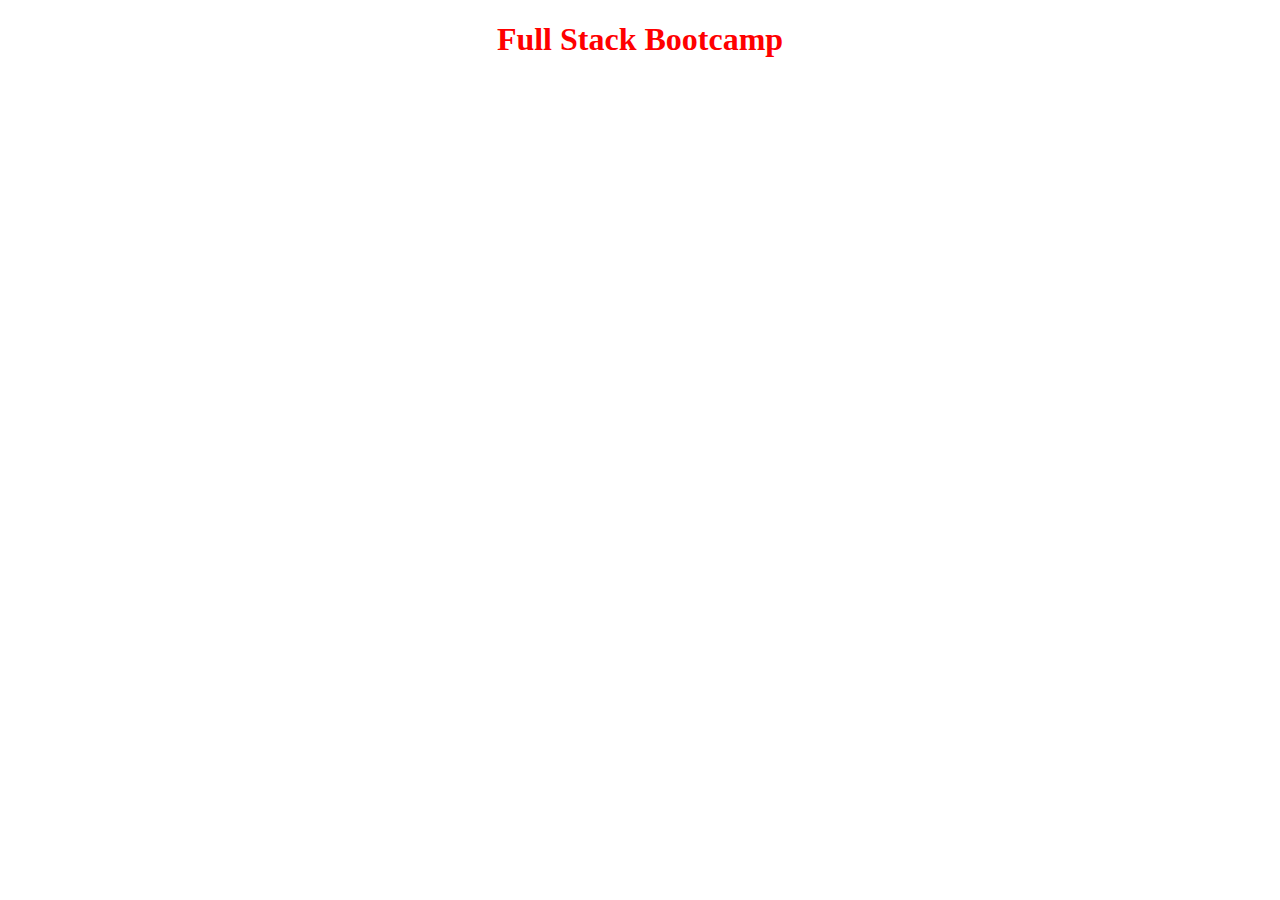
==== index.html @ 99084e65 "linter status check" ====
<!DOCTYPE html>
<html lang="en">
<head>
    <meta charset="UTF-8">
    <meta http-equiv="X-UA-Compatible" content="IE=edge">
    <meta name="viewport" content="width=device-width, initial-scale=1.0">
    <link rel="stylesheet" href="./css/style.css">
    <title>Full Stak Bootcamp</title>
</head>
<body>
    <h1>Full Stack Bootcamp</h1>
</body>
</html>
---- css/style.css ----
h1 {
    color: red;
    text-align: center;
}
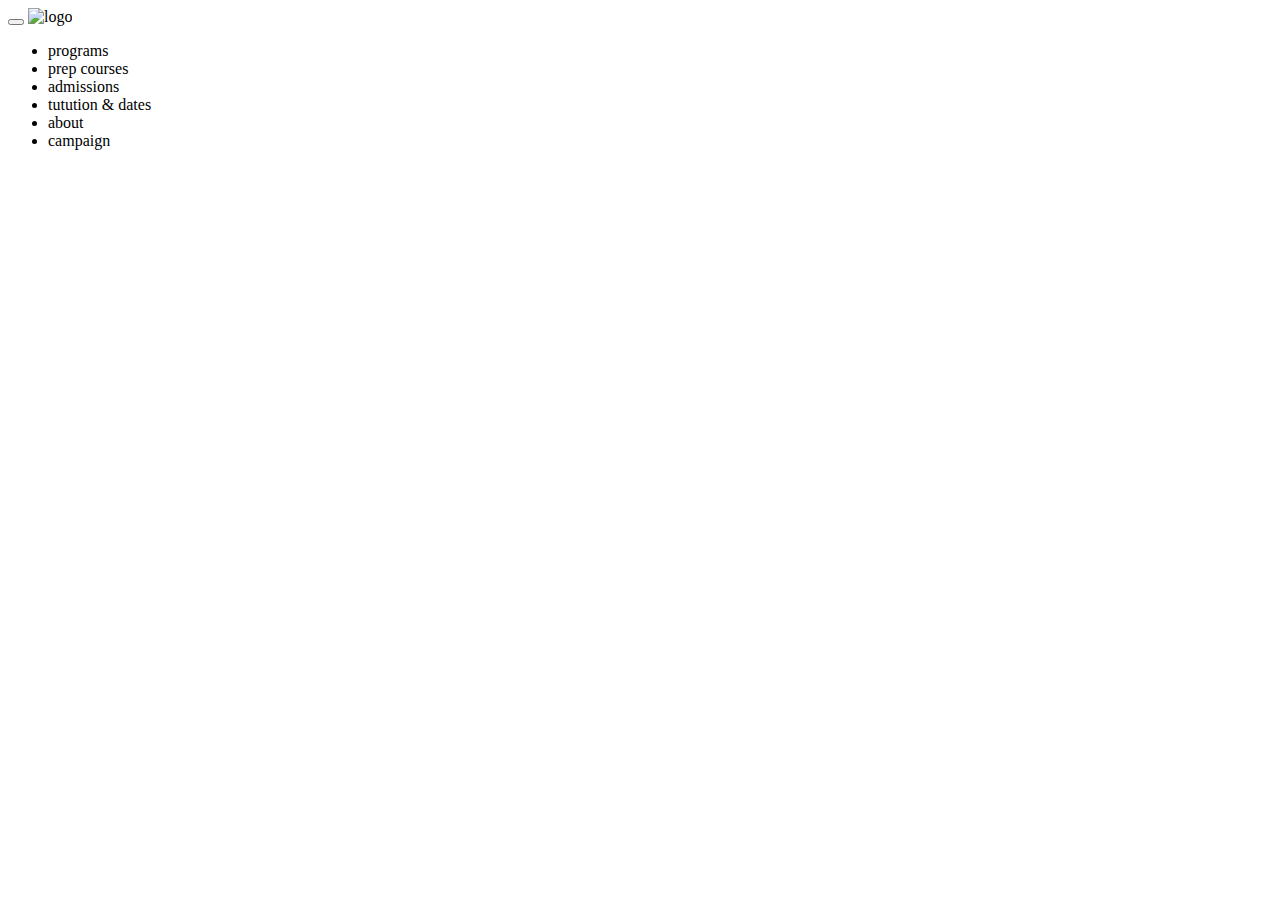
==== commit 33d4e27e: "getting ready sections" ====
--- a/index.html
+++ b/index.html
@@ -1,13 +1,28 @@
 <!DOCTYPE html>
 <html lang="en">
 <head>
-    <meta charset="UTF-8">
-    <meta http-equiv="X-UA-Compatible" content="IE=edge">
-    <meta name="viewport" content="width=device-width, initial-scale=1.0">
-    <link rel="stylesheet" href="./css/style.css">
-    <title>Full Stak Bootcamp</title>
+  <meta charset="UTF-8">
+  <meta http-equiv="X-UA-Compatible" content="IE=edge">
+  <meta name="viewport" content="width=device-width, initial-scale=1.0">
+  <link rel="stylesheet" href="./css/style.css">
+  <title>Full Stak Bootcamp</title>
 </head>
 <body>
-    <h1>Full Stack Bootcamp</h1>
+  <div class="wrapper">
+    <header>
+      <button class="menue" id="header-menue"><i class="fa-sharp fa-solid fa-bars"></i></button>
+      <img class="logo" src="./assests/" alt="logo">
+      <nav class="header-navigation" id="header-navigation">
+        <ul class="menue-lists" id="header-menue-lists">
+          <li class="menue-item">programs</li>
+            <li class="menue-item">prep courses</li>
+            <li class="menue-item">admissions</li>
+            <li class="menue-item">tutution & dates</li>
+            <li class="menue-item">about</li>
+            <li class="menue-item">campaign</li>
+        </ul>
+      </nav>
+    </header>
+  </div>
 </body>
 </html>--- a/css/style.css
+++ b/css/style.css
@@ -1,4 +1,11 @@
-h1 {
-    color: red;
-    text-align: center;
+.head-section {
+  background-color: #d3d3d3;
+}
+
+.program-section {
+  background-color: darkslategrey;
+}
+
+.cards-section {
+  
 }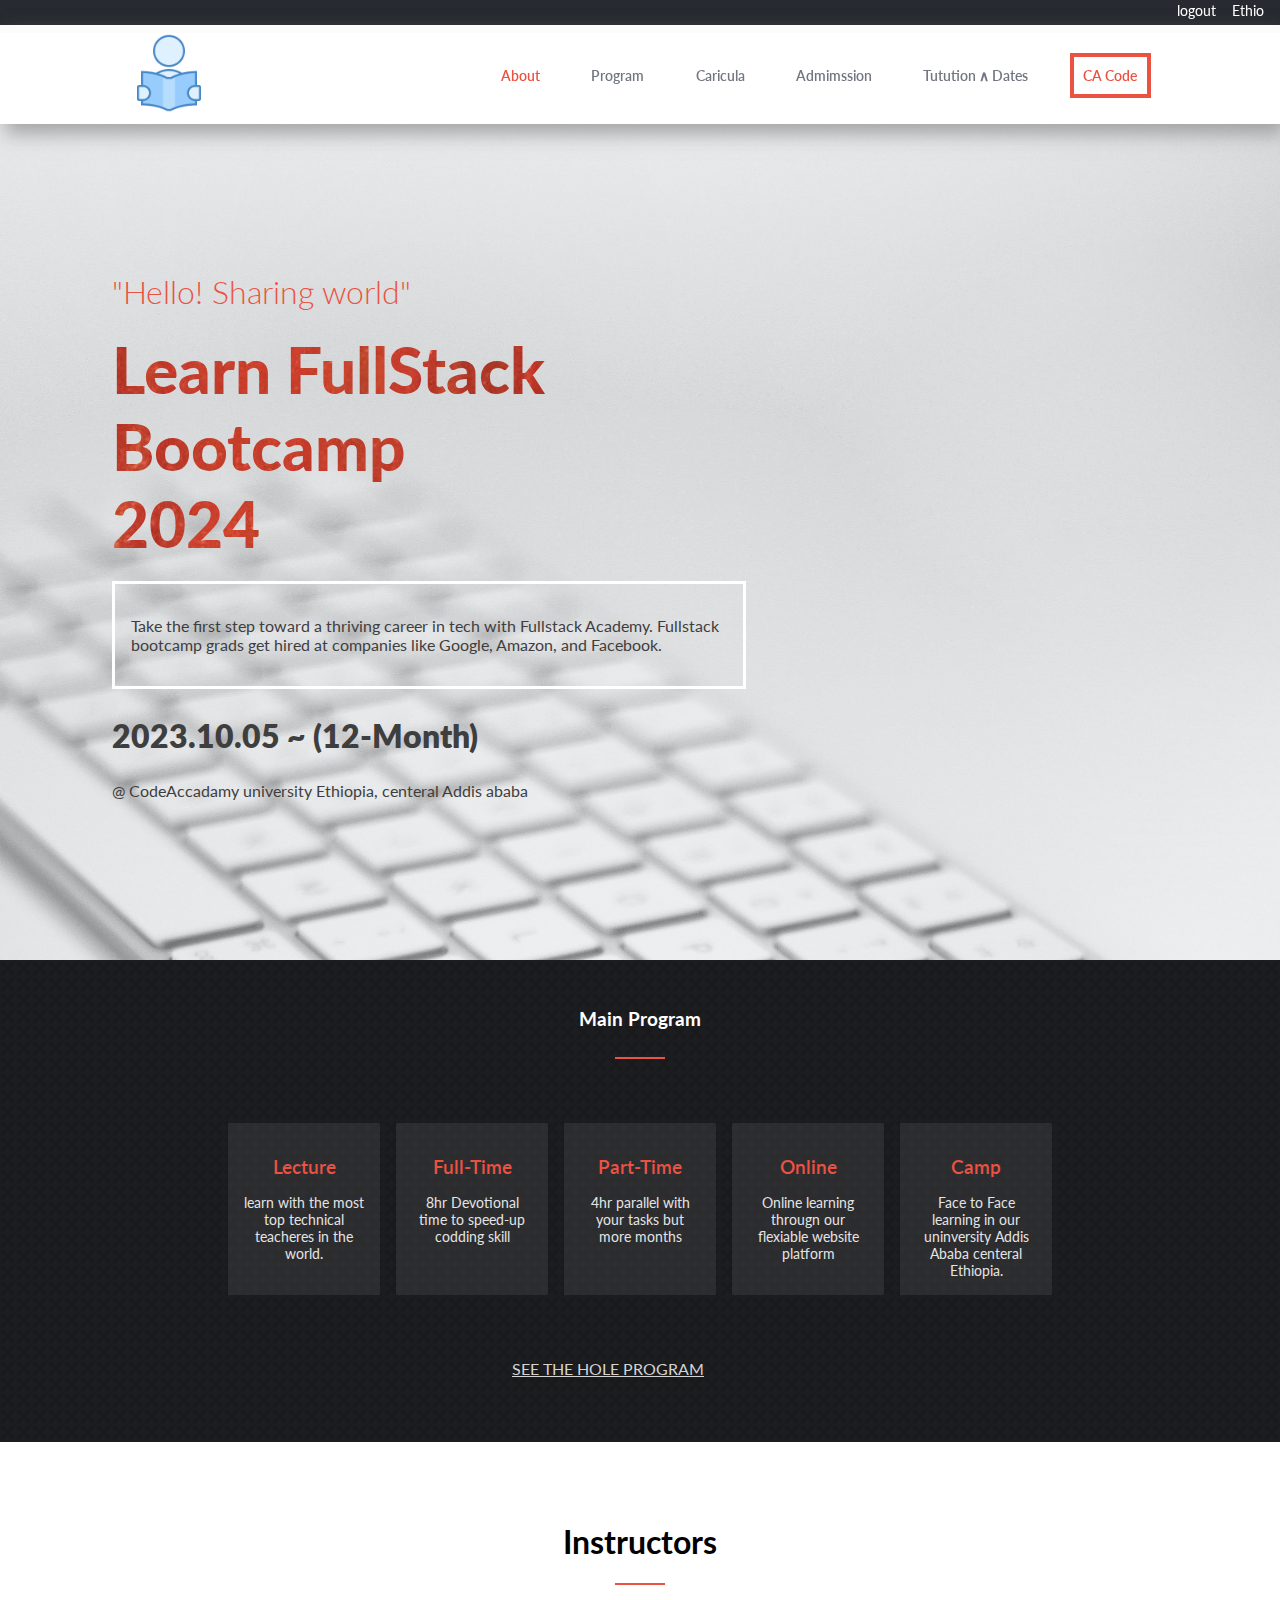
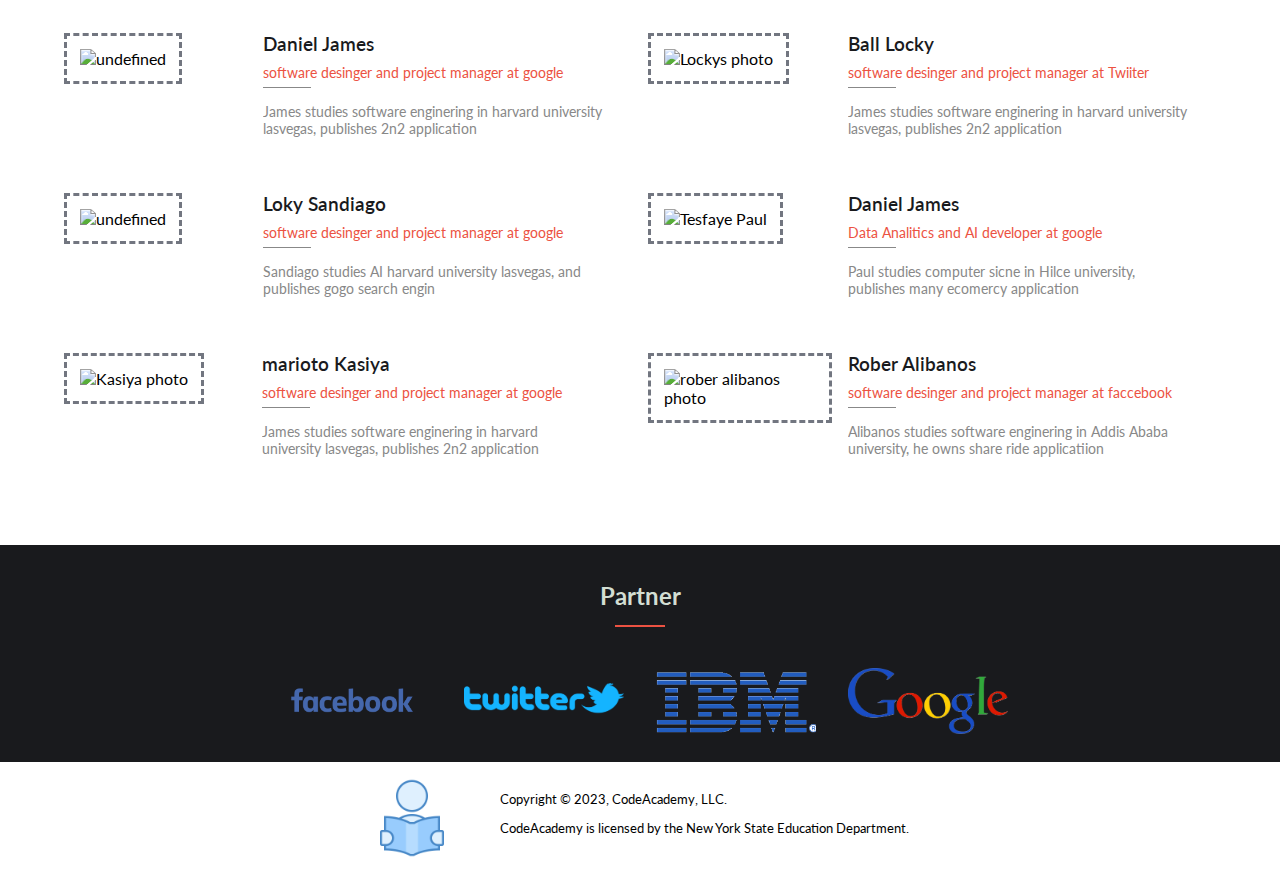
==== commit 90df042f: "home.html renamed to index.html" ====
--- a/index.html
+++ b/index.html
@@ -4,25 +4,150 @@
   <meta charset="UTF-8">
   <meta http-equiv="X-UA-Compatible" content="IE=edge">
   <meta name="viewport" content="width=device-width, initial-scale=1.0">
-  <link rel="stylesheet" href="./css/style.css">
-  <title>Full Stak Bootcamp</title>
+  <script src="https://kit.fontawesome.com/4e57741acf.js" crossorigin="anonymous"></script>
+  <link rel="stylesheet" href="./css/Homestyle.css">
+  <link rel="preconnect" href="https://fonts.googleapis.com">
+<link rel="preconnect" href="https://fonts.gstatic.com" crossorigin>
+<link href="https://fonts.googleapis.com/css2?family=Lato:wght@100;300;400;700;900&display=swap" rel="stylesheet">
+  <title>CodeAccadamy</title>
 </head>
 <body>
-  <div class="wrapper">
-    <header>
-      <button class="menue" id="header-menue"><i class="fa-sharp fa-solid fa-bars"></i></button>
-      <img class="logo" src="./assests/" alt="logo">
-      <nav class="header-navigation" id="header-navigation">
-        <ul class="menue-lists" id="header-menue-lists">
-          <li class="menue-item">programs</li>
-            <li class="menue-item">prep courses</li>
-            <li class="menue-item">admissions</li>
-            <li class="menue-item">tutution & dates</li>
-            <li class="menue-item">about</li>
-            <li class="menue-item">campaign</li>
-        </ul>
-      </nav>
-    </header>
+  <div class="wrapper" id="home">
+    <div class="all-heads">
+      <header>
+        <nav class="header-nav">
+          <div class="header-top">
+            <ul>
+              <li><i class="fa-brands fa-twitter"></i></li>
+              <li><i class="fa-brands fa-facebook-f"></i></li>
+              <li>logout</li>
+              <li>Ethio</li>
+            </ul>
+          </div>
+          <div class="header-bottom">
+            <a href="#home"><img class="f-icon-size" src="./assests/imgs/school-Logo.png" alt="Facebook icon"></a>
+            <ul>
+              <li><a class="header-nav-item color-red" href="./about.html">About</a></li>
+              <li><a class="header-nav-item" href="#">Program</a></li>
+              <li><a class="header-nav-item" href="#">Caricula</a></li>
+              <li><a class="header-nav-item" href="#">Admimssion</a></li>
+              <li><a class="header-nav-item" href="#">Tutution &and; Dates</a></li>
+              <li><a class="header-nav-item read-border" href="#">CA Code</a></li>
+            </ul>
+          </div>
+        </nav>
+        
+        <button class="menue-button"><i class="fa-sharp fa-solid fa-bars"></i></button>
+      </header>
+      <section class="head-secion">
+        <h2 class="h2-hello">"Hello! Sharing world"</h2>
+        <h1>Learn FullStack <br> Bootcamp <br> 2024</h1>
+        <div class="head-p-div">
+          <p class="head-section-p">Take the first step toward a thriving career in tech with Fullstack Academy. Fullstack bootcamp grads get hired at companies like Google, Amazon, and Facebook.</p>
+        </div>
+        <h2 class="date-duraion">2023.10.05 ~ (12-Month)</h2>
+        <p class="adderes">@ CodeAccadamy university Ethiopia, centeral Addis ababa</p>
+      </section>
+    </div>
+
+    <section class="program-section">
+      <h3 class="program-h3">Main Program</h3>
+      <div class="underline"></div>
+
+      <div class="program-cards-collection">
+        <div class="program-card">
+          <div class="pc-left">
+            <i class="fa-solid fa-person-chalkboard program-icon align-center person-icon"></i>
+            <p class="pc-left-t align-center">Lecture</p>
+          </div>
+          <div class="pc-right">
+            <p class="pc-r-p align-center">learn with the most top technical teacheres in the world.</p>
+          </div>
+        </div>
+        <div class="program-card">
+          <div class="pc-left">
+            <i class="fa-solid fa-laptop-code program-icon align-center person-icon"></i>
+            <p class="pc-left-t align-center">Full-Time</p>
+          </div>
+          <div class="pc-right">
+            <p class="pc-r-p align-center">8hr Devotional time to speed-up codding skill</p>
+          </div>
+        </div>
+        <div class="program-card">
+          <div class="pc-left">
+            <i class="fa-solid fa-circle-half-stroke program-icon align-center person-icon"></i>
+            <p class="pc-left-t align-center">Part-Time</p>
+          </div>
+          <div class="pc-right">
+            <p class="pc-r-p align-center">4hr parallel with your tasks but more months</p>
+          </div>
+        </div>
+        <div class="program-card">
+          <div class="pc-left">
+            <i class="fa-solid fa-earth-africa program-icon align-center person-icon"></i>
+            <p class="pc-left-t align-center">Online</p>
+          </div>
+          <div class="pc-right">
+            <p class="pc-r-p align-center">Online learning througn our flexiable website platform</p>
+          </div>
+        </div>
+        <div class="program-card">
+          <div class="pc-left">
+            <i class="fa-solid fa-school program-icon align-center person-icon"></i>
+            <p class="pc-left-t align-center">Camp</p>
+          </div>
+          <div class="pc-right">
+            <p class="pc-r-p align-center">Face to Face learning in our uninversity Addis Ababa centeral Ethiopia.</p>
+          </div>
+        </div>
+      </div>
+      <a class="desktop-see-hole-program">SEE THE HOLE PROGRAM</a>
+      <button class="apply-btn">Apply CodeAccadamy</button>
+    </section>
+
+    <section class="cards-section">
+      <h2 class="cards-section-h2">Instructors</h2>
+      <div class="underline"></div>
+      <div class="inst-card-container">
+        <div class="cards3-left">
+        </div>
+        <div class="cards3-right div-card-bootom">
+        </div>
+      </div>
+      <button class="more-btn horizontal-center"><span>More</span> <i class="fa-solid fa-angle-down angle-down"></i></button>
+      <button class="less-btn horizontal-center display-none"><span>Less</span> <i class="fa-solid fa-angle-up angle-down"></i></button>
+    </section>
+
+    <section class="partner-section">
+      <h2 class="partener-h3">Partner</h2>
+      <div class="underline"p-icon-size></div>
+      <div class="pratner-icons">
+        <div class="p-icon"><img class="p-icon-size" src="./assests/imgs/pngwing.com(1).png" alt="Facebook icon"></div>
+        <div class="p-icon"><img class="p-icon-size" src="./assests/imgs/pngwing.com(2).png" alt="twitter icon"></div>
+        <div class="p-icon"><img class="p-icon-size" src="./assests/imgs/pngwing.com(3).png" alt="ibm icon"></div>
+        <div class="p-icon"><img class="p-icon-size" src="./assests/imgs/pngwing.com(5).png" alt="google icon"></div>
+      </div>
+    </section>
+    <footer class="footer">
+        <div class="p-icon"><img class="f-icon-size" src="./assests/imgs/school-Logo.png" alt="Facebook icon"></div>
+        <div class="footer-codeaccadamy">
+         <p>Copyright &copy; 2023,  CodeAcademy, LLC.</p> 
+         <p>CodeAcademy is licensed by the New York State Education Department.</p>
+        </div>
+    </footer>
   </div>
+
+  <!-- moblie meneu -->
+  <div class="menue-container display-none">
+    <button class="close-mob-menue"><i class="fa-solid fa-xmark"></i></button>
+    <ul class="menue-item-lists">
+      <li class="menu-item"><a href="./index.html">Home</a></li>
+      <li class="menu-item"><a href="./about.html">About</a></li>
+      <li class="menu-item"><a href="#">Admimssion</a></li>
+      <li class="menu-item"><a href="#">Why FullStack</a></li>
+      <li class="menu-item"><a href="#">Programs</a></li>
+    </ul>
+  </div>
+  <script src="./index.js"></script>
 </body>
 </html>--- a/css/Homestyle.css
+++ b/css/Homestyle.css
@@ -0,0 +1,505 @@
+
+body {
+  margin: 0;
+  padding: 0;
+  font-family: Lato, serif, sans-serif, cursive, fantasy, and monospace;
+}
+
+.all-heads {
+  background-image: url(/assests/imgs/hugo-barbosa-TnG2q8FtXsg-unsplash.jpg);
+  background-repeat: no-repeat;
+  background-size: cover;
+  background-color: #d3ded3;
+}
+
+.header-top {
+  background-color: #272a31;
+  display: flex;
+  justify-content: flex-end;
+}
+
+.header-top ul {
+  display: flex;
+  gap: 1rem;
+  list-style: none;
+  margin-right: 1rem;
+  font-size: 0.9rem;
+}
+
+header .header-top {
+  color: white;
+  margin-top: -0.8rem;
+  margin-bottom: -0.5rem;
+}
+
+header .header-bottom {
+  padding: 0.5rem;
+  background-color: #fffffffc;
+  box-shadow: 5px 10px 18px #888888b5;
+  display: flex;
+  align-items: center;
+  justify-content: space-around;
+}
+
+.header-bottom ul {
+  display: flex;
+  justify-content: end;
+  gap: 2rem;
+  list-style: none;
+  flex-wrap: wrap;
+}
+
+.header-nav-item {
+  color: #727680;
+  text-decoration: none;
+  font-size: 0.9rem;
+  padding: 0.6rem;
+  font-weight: 600;
+}
+
+.read-border {
+  border: 4px solid  #ec5242;
+  color: #ec5242;
+}
+
+.color-red {
+  color: #ec5242;
+}
+
+.menue-button {
+  background: none;
+  border: none;
+  font-size: 2.5rem;
+  margin-top: 1rem;
+  margin-left: 1rem;
+  padding: 1rem;
+}
+
+.head-secion {
+  padding: 1rem;
+}
+
+.h2-hello {
+  color: #ec5242;
+  font-weight: 300;
+}
+
+.date-duraion {
+  color: #3e3e3e;
+  font-size: 1.5rem;
+}
+
+.person-icon {
+  text-align: center;
+}
+
+.head-secion h1 {
+  font-size: 2.5rem;
+  -webkit-background-clip: text;
+  background-image: url(/assests/imgs//pawel-czerwinski-K9KiZckmTac-unsplash.jpg);
+  background-repeat: no-repeat;
+  color: transparent;
+  font-weight: 900;
+}
+
+.head-p-div {
+  border: 3px solid white;
+  padding: 1rem;
+  color: #3e3e3e;
+}
+
+.head-secion,
+.adderes {
+  color: #3e3e3e;
+  margin-bottom: 3rem;
+}
+
+/* program section */
+.program-section {
+  background-color: #1c1d21;
+  background-image: url(/assests/imgs/icons8-x-vpn-50.png);
+  background-size: 1rem;
+  margin-top: -3rem;
+  overflow: auto;
+}
+
+.program-h3 {
+  text-align: center;
+  color: white;
+  margin-top: 3rem;
+  margin-bottom: 2rem;
+}
+
+.underline {
+  width: 50px;
+  background-color: #ec5242;
+  align-items: center;
+  height: 2px;
+  margin-top: -0.3rem;
+  margin-left: auto;
+  margin-right: auto;
+  margin-bottom: 2rem;
+}
+
+.program-cards-collection {
+  width: 90%;
+  margin-left: 1rem;
+  margin-top: 1rem;
+  display: flex;
+  flex-wrap: wrap;
+  gap: 1rem;
+}
+
+.program-card {
+  display: flex;
+  padding: 1rem;
+  gap: 1rem;
+  background-color: #8080802e;
+}
+
+.pc-left {
+  display: flex;
+  justify-content: space-between;
+  gap: 1rem;
+}
+
+.program-icon {
+  color: white;
+  font-size: 2rem;
+}
+
+.pc-left-t {
+  color: #ec5242;
+  font-weight: 600;
+  font-size: 1.2rem;
+}
+
+.pc-right {
+  display: flex;
+}
+
+.pc-r-p {
+  color: #e4e4e4;
+  font-size: 0.9rem;
+}
+
+.desktop-see-hole-program {
+  color: #d4d3d3;
+  text-decoration: underline;
+  margin-left: 40%;
+  display: none;
+  margin-bottom: 4rem;
+}
+
+.apply-btn {
+  padding: 2rem;
+  background-color: #ec5242;
+  color: white;
+  border: none;
+  font-size: 1.2rem;
+  width: 70%;
+  text-align: center;
+  margin-top: 3rem;
+  margin-left: 15%;
+  margin-bottom: 4rem;
+  font-weight: 700;
+}
+
+/* cards section */
+.cards-section {
+  display: grid;
+}
+
+.cards-section-h2 {
+  margin-top: 2rem;
+  text-align: center;
+  font-size: 2rem;
+}
+
+.inst-card {
+  width: 95%;
+  display: flex;
+  flex-direction: row;
+  padding: 1rem;
+  gap: 1rem;
+}
+
+.inst-card-container {
+  display: flex;
+  flex-direction: column;
+  padding: 0;
+}
+
+.inst-card-left {
+  width: 35%;
+  height: 8rem;
+}
+
+.inst-photo {
+  width: 80%;
+  border: 3px dashed #727680;
+  padding: 0.8rem;
+}
+
+.inst-card-right {
+  width: 65%;
+  overflow: auto;
+}
+
+.inst-name {
+  color: #191a1d;
+  margin-top: 0;
+  font-weight: 600;
+}
+
+.inst-stats {
+  color: #ec5242;
+  font-size: 0.87rem;
+  margin-top: -0.6rem;
+}
+
+.inst-about {
+  color: #888;
+  font-size: 0.9rem;
+}
+
+.sm-line {
+  width: 3rem;
+  background-color: #888;
+  height: 1px;
+  margin-top: -0.5rem;
+}
+
+.div-card-bootom {
+  display: none;
+}
+
+.card-h {
+  display: none;
+}
+
+.more-btn,
+.less-btn {
+  width: 90%;
+  background: none;
+  border: 2px solid #d4d3d3;
+  height: 3rem;
+  margin-bottom: 3rem;
+  font-size: 1.2rem;
+  color: #272a31;
+}
+
+.angle-down {
+  color: #ec5242;
+}
+
+/* partener section */
+.partner-section {
+  background-color: #191a1d;
+  padding: 1rem;
+  display: none;
+}
+
+.partener-h3 {
+  text-align: center;
+  color: #d3ded3;
+}
+
+.pratner-icons {
+  display: flex;
+  flex-wrap: wrap;
+  justify-content: center;
+  gap: 2rem;
+  align-items: center;
+}
+
+.p-icon-size {
+  width: 10rem;
+}
+
+footer {
+  background-color: white;
+  display: flex;
+  display: none;
+  flex-wrap: wrap;
+  justify-content: center;
+  gap: 3rem;
+  padding: 1rem;
+  font-size: 0.81rem;
+}
+
+.f-icon-size {
+  width: 5rem;
+}
+
+.header-nav {
+  display: none;
+}
+
+/* mobible menue */
+
+.menue-container {
+  position: fixed;
+  left: 0;
+  right: 0;
+  top: 0;
+  bottom: 0;
+  background: #7b0000eb;
+  height: 100%;
+  width: 10%;
+  transition: width 2s;
+}
+
+.close-mob-menue {
+  background: none;
+  border: none;
+  margin-top: 1rem;
+  margin-left: 4rem;
+  color: white;
+  font-weight: 700;
+  font-size: 2.3rem;
+  height: 100px;
+}
+
+.menue-item-lists {
+  display: flex;
+  flex-direction: column;
+  gap: 0.5rem;
+  margin-top: 4rem;
+  margin-left: 2rem;
+  font-size: 1.9rem;
+  list-style: none;
+}
+
+.menue-item-lists li > a {
+  color: white;
+  font-weight: 700;
+  text-decoration: none;
+}
+
+.display-none {
+  display: none;
+}
+
+.display-block {
+  display: block;
+}
+
+@media screen and (min-width: 768px) {
+  .header-nav {
+    display: block;
+    position: fixed;
+    top: 0;
+    left: 0;
+    right: 0;
+  }
+
+  .program-cards-collection {
+    width: fit-content;
+    margin: 4rem auto;
+  }
+
+  .cards-section {
+    padding: 3rem;
+  }
+
+  .apply-btn {
+    display: none;
+  }
+
+  .desktop-see-hole-program {
+    display: block;
+  }
+
+  .menue-button {
+    display: none;
+  }
+
+  .head-secion {
+    padding: 7rem;
+  }
+
+  .head-secion h1 {
+    font-size: 4rem;
+    margin-top: -0.4rem;
+  }
+
+  .h2-hello {
+    font-size: 2rem;
+    margin-top: 10rem;
+  }
+
+  .date-duraion {
+    font-size: 2rem;
+    font-weight: 800;
+  }
+
+  .head-p-div {
+    margin-right: 40%;
+    margin-top: -1.5rem;
+  }
+
+  .program-card {
+    flex-direction: column;
+    width: fit-content;
+    align-items: center;
+  }
+
+  .pc-left {
+    flex-direction: column;
+    width: fit-content;
+  }
+
+  .pc-right p {
+    width: 15ch;
+    text-align: center;
+  }
+
+  .inst-card-container {
+    flex-direction: row;
+    gap: 1rem;
+  }
+
+  .cards3-left {
+    width: 48%;
+  }
+
+  .cards3-right {
+    width: 48%;
+  }
+
+  .card-h {
+    display: flex;
+  }
+
+  .div-card-bootom {
+    display: block;
+  }
+
+  .more-btn,
+  .less-btn {
+    display: none;
+  }
+
+  .partner-section {
+    display: block;
+  }
+
+  footer {
+    display: flex;
+  }
+
+  .menue-container {
+    display: none;
+  }
+}
+
+.align-center {
+  margin-top: auto;
+  margin-bottom: auto;
+}
+
+.horizontal-center {
+  margin-right: auto;
+  margin-left: auto;
+}
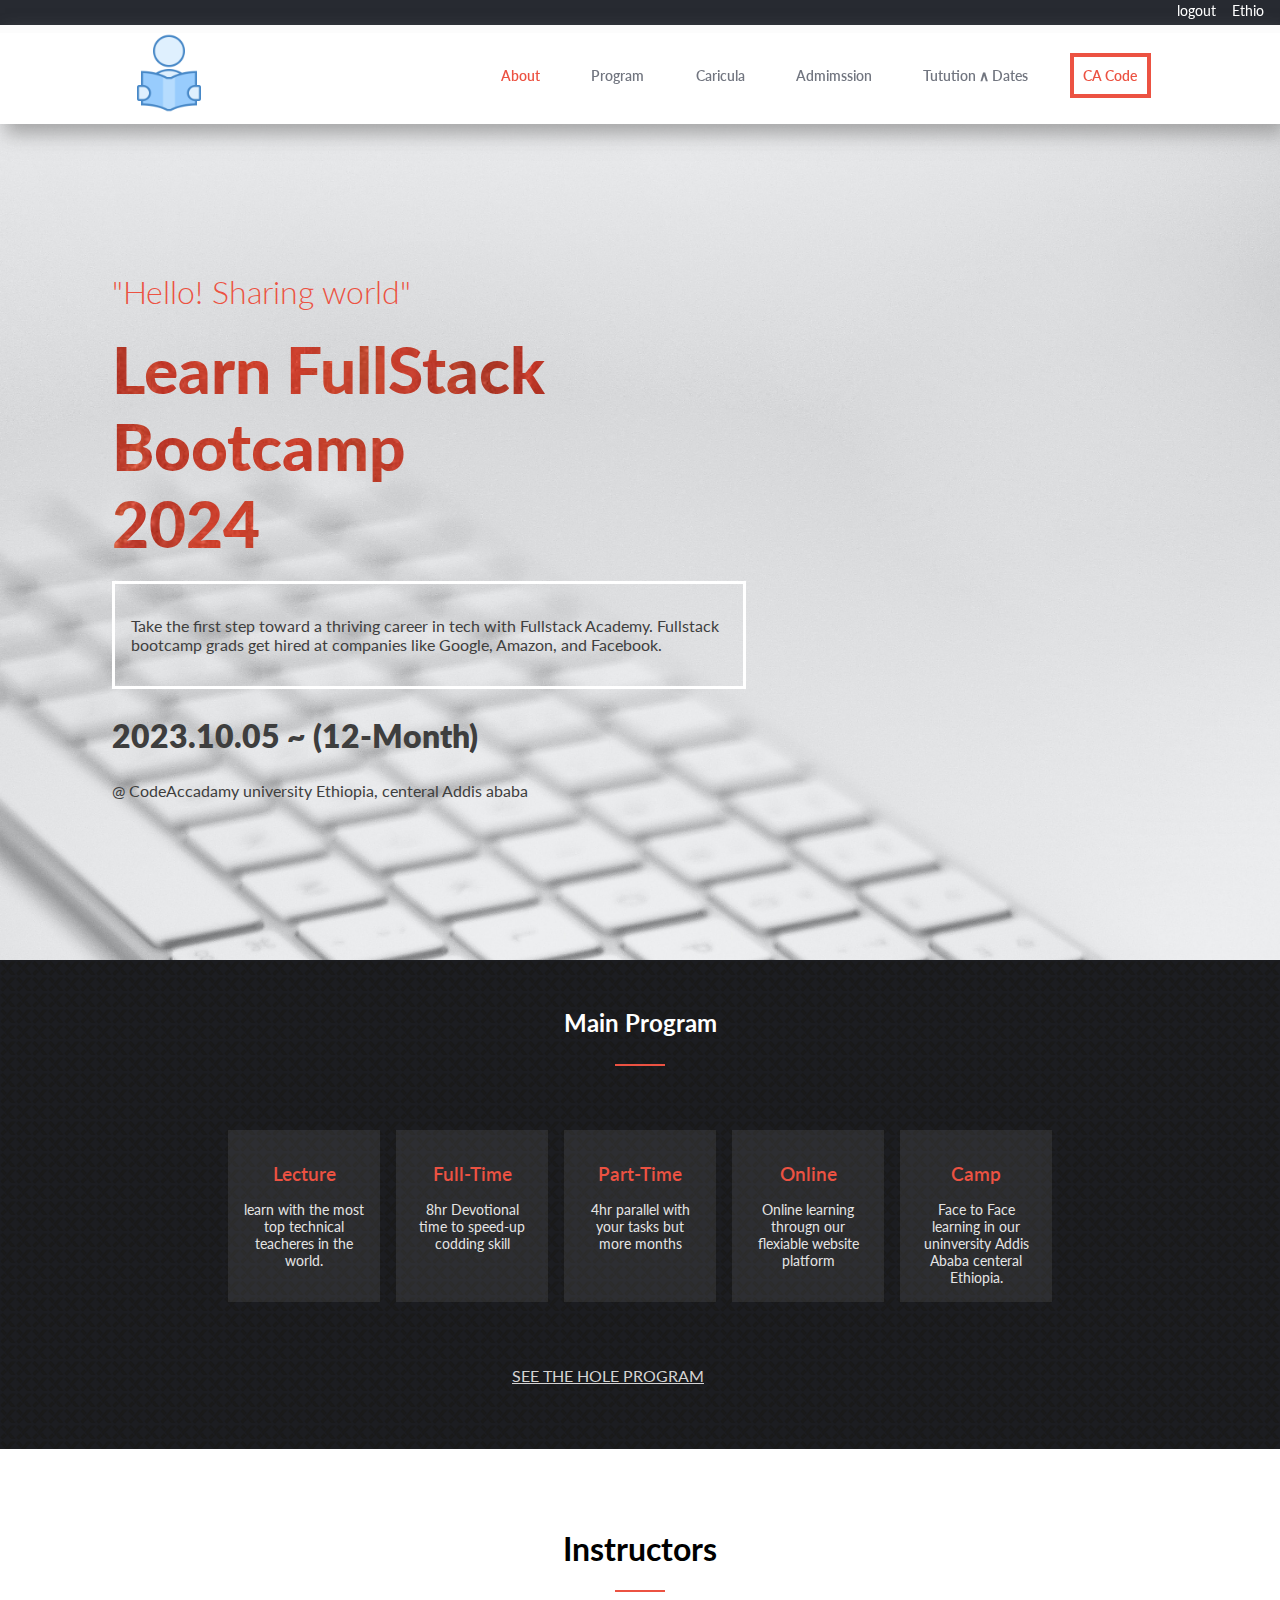
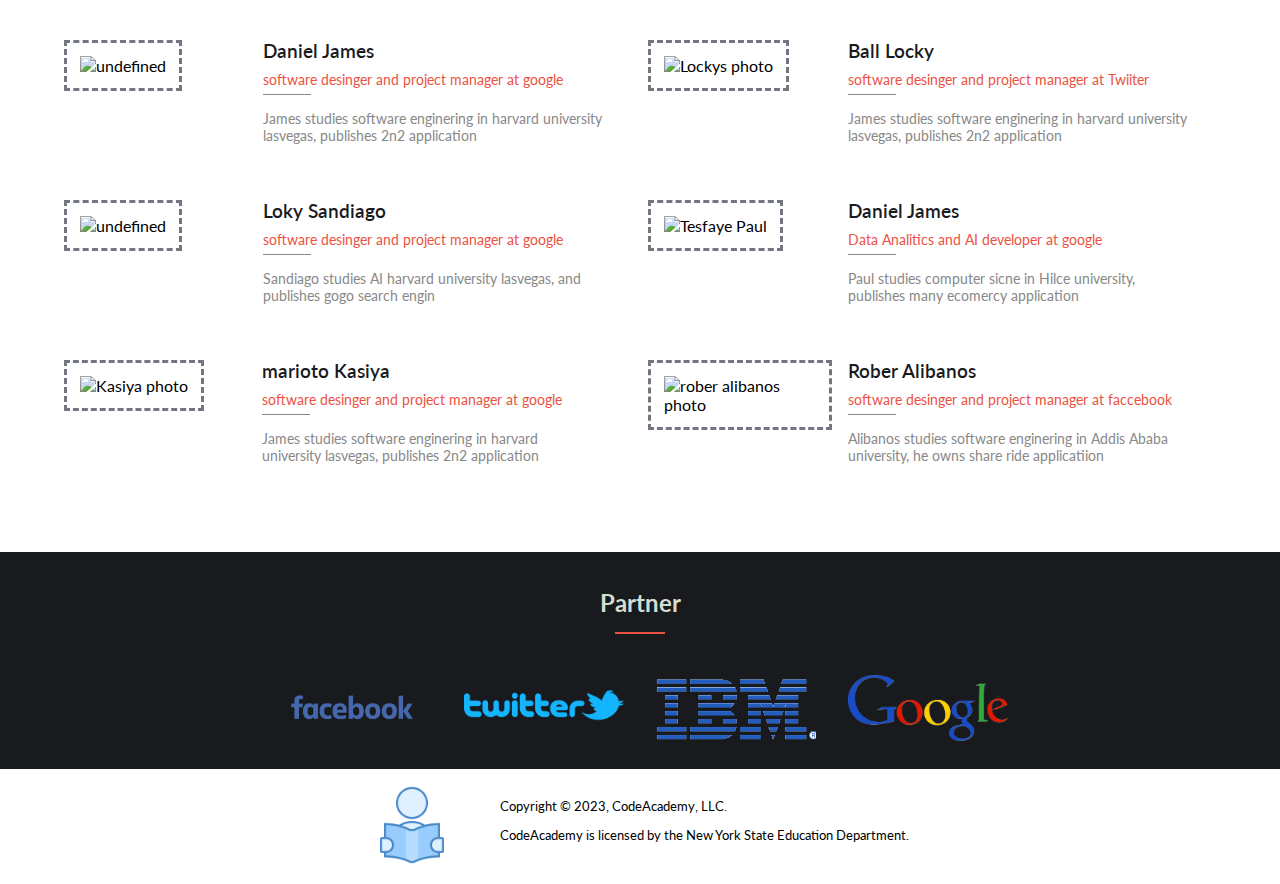
==== commit b1c6b727: "added github pages for live demo and changed the demo vedio including the code description on vedio" ====
--- a/index.html
+++ b/index.html
@@ -51,7 +51,7 @@
     </div>
 
     <section class="program-section">
-      <h3 class="program-h3">Main Program</h3>
+      <h2 class="program-h2">Main Program</h2>
       <div class="underline"></div>
 
       <div class="program-cards-collection">
--- a/css/Homestyle.css
+++ b/css/Homestyle.css
@@ -123,7 +123,7 @@
   overflow: auto;
 }
 
-.program-h3 {
+.program-h2 {
   text-align: center;
   color: white;
   margin-top: 3rem;
